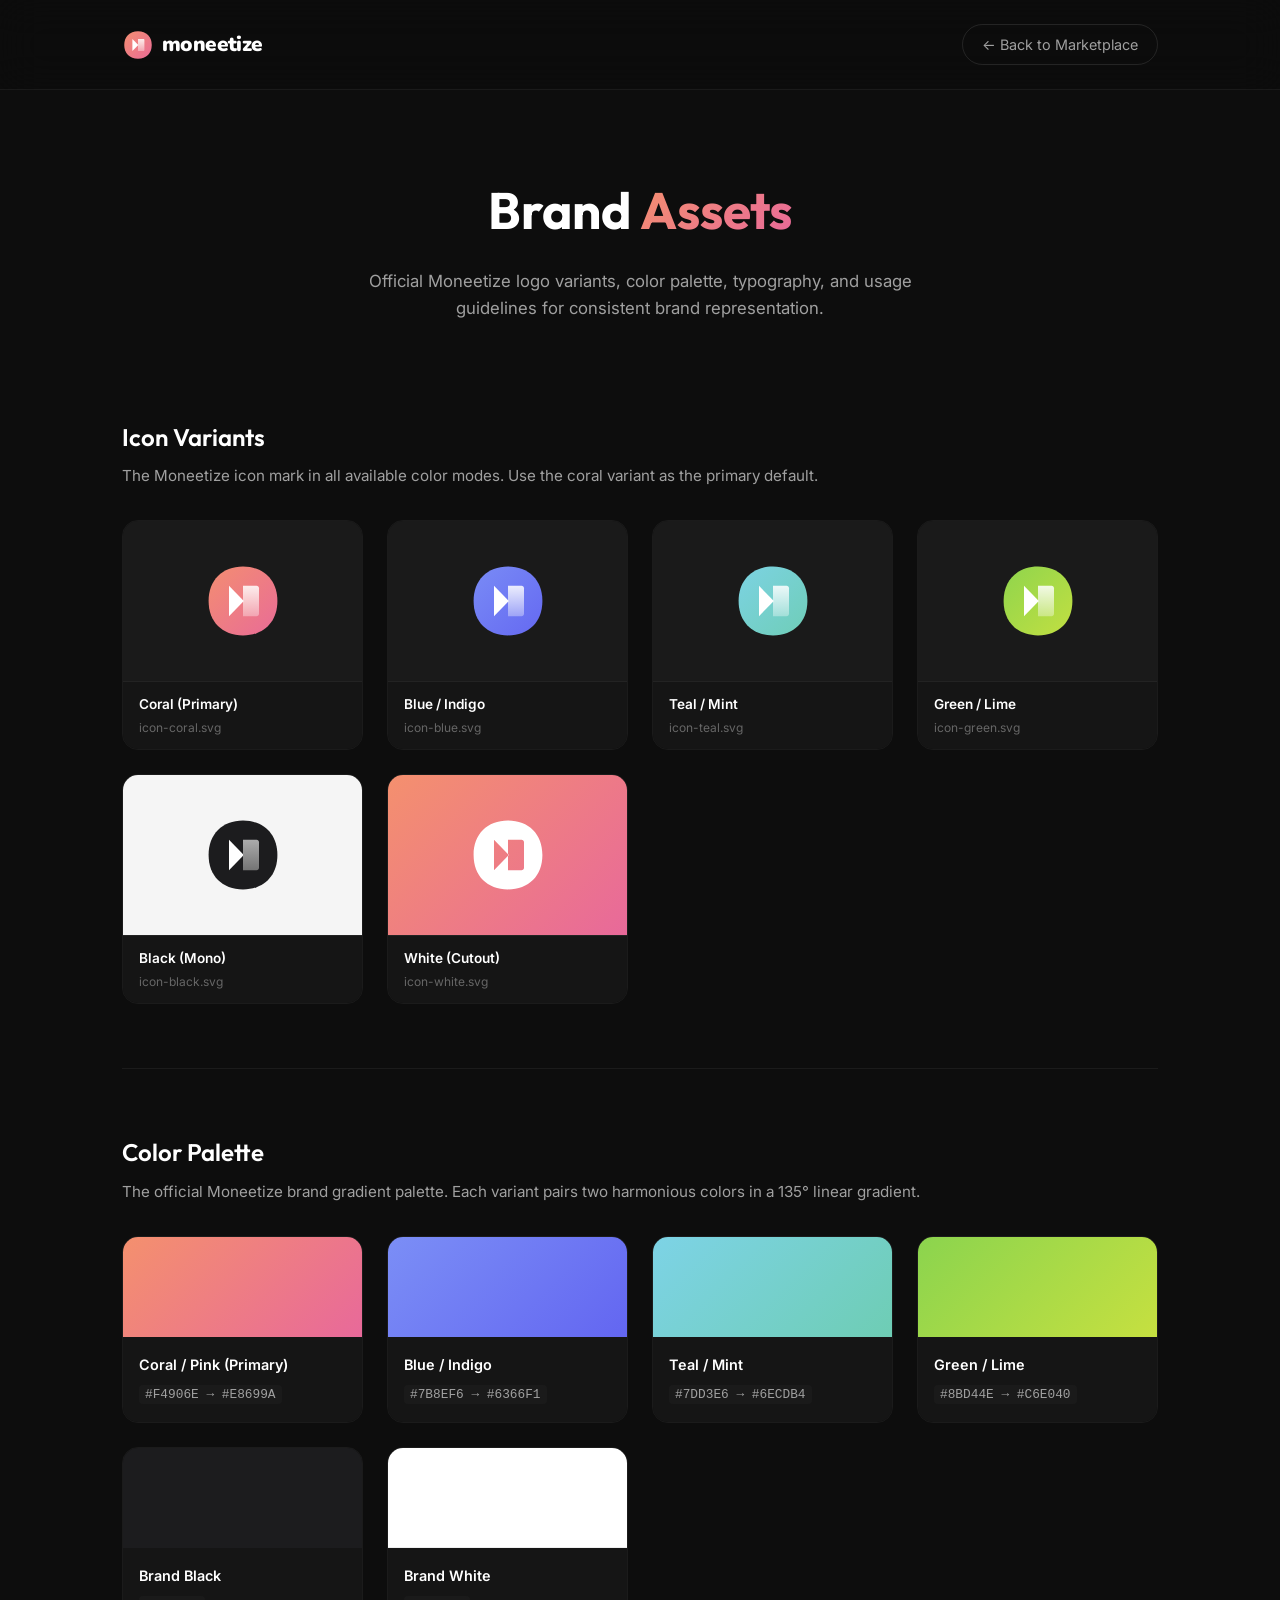
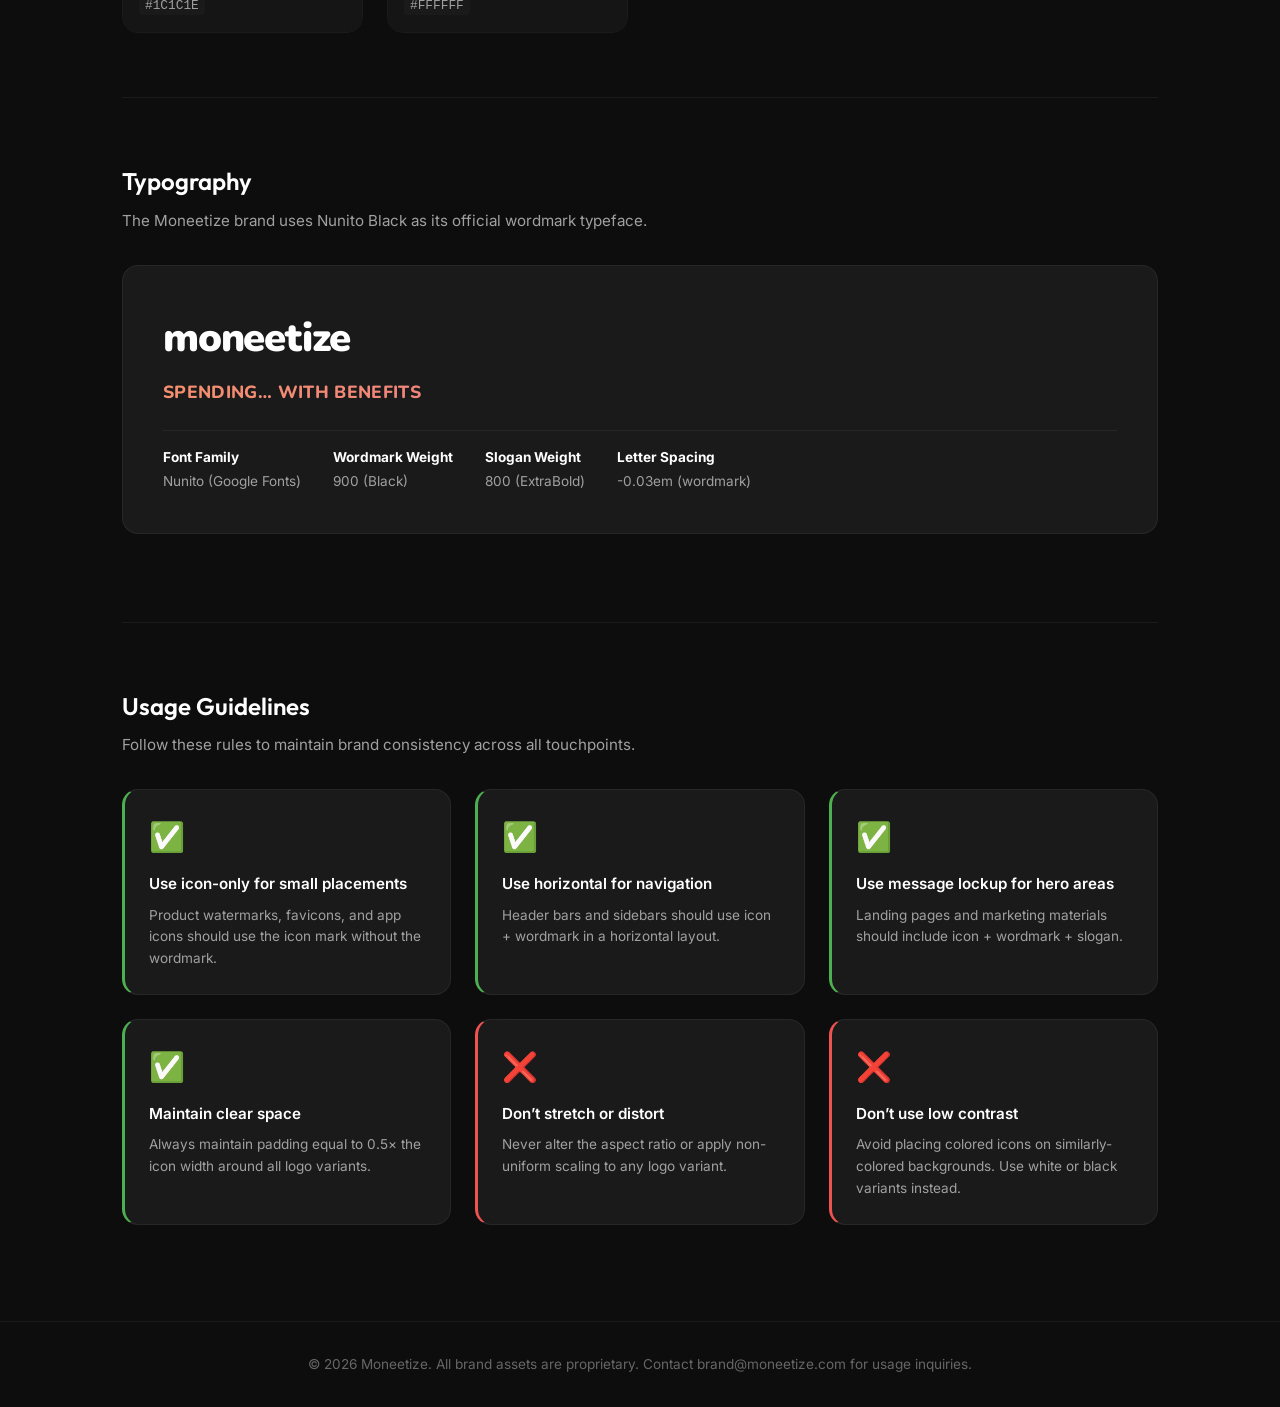
==== brand.html @ 2ea7d0bb "feat: add Brand Assets page with logo showcase, color palette, typography, and usage guidelines" ====
<!DOCTYPE html>
<html lang="en">
<head>
  <meta charset="UTF-8">
  <meta name="viewport" content="width=device-width, initial-scale=1.0">
  <meta name="description" content="Moneetize Brand Assets — Official logo variants, color palette, and usage guidelines.">
  <title>Moneetize — Brand Assets</title>
  <link rel="icon" type="image/svg+xml" href="assets/logos/icon-coral.svg">
  <link rel="preconnect" href="https://fonts.googleapis.com">
  <link rel="preconnect" href="https://fonts.gstatic.com" crossorigin>
  <link href="https://fonts.googleapis.com/css2?family=Inter:wght@400;500;600;700&family=Nunito:wght@800;900&family=Outfit:wght@500;600;700&display=swap" rel="stylesheet">
  <style>
    *, *::before, *::after { margin:0; padding:0; box-sizing:border-box; }
    :root {
      --bg: #0d0d0d; --bg2: #151515; --card: #1a1a1a; --text: #fff; --text2: #a0a0a0; --text3: #666;
      --coral-s: #F4906E; --coral-e: #E8699A; --blue-s: #7B8EF6; --blue-e: #6366F1;
      --teal-s: #7DD3E6; --teal-e: #6ECDB4; --green-s: #8BD44E; --green-e: #C6E040;
      --border: rgba(255,255,255,0.06); --border2: rgba(255,255,255,0.1);
    }
    body { font-family: 'Inter', sans-serif; background: var(--bg); color: var(--text); line-height: 1.6; }
    a { color: inherit; text-decoration: none; }
    .container { max-width: 1100px; margin: 0 auto; padding: 0 2rem; }

    /* Header */
    .brand-header { padding: 1.5rem 0; border-bottom: 1px solid var(--border); position: sticky; top: 0; background: rgba(13,13,13,.92); backdrop-filter: blur(20px); z-index: 100; }
    .brand-header .container { display: flex; align-items: center; justify-content: space-between; }
    .brand-header .logo { display: flex; align-items: center; gap: .5rem; }
    .brand-header .logo-wordmark { font-family: 'Nunito', sans-serif; font-weight: 900; font-size: 1.3rem; letter-spacing: -0.03em; }
    .back-link { font-size: .9rem; color: var(--text2); padding: .5rem 1.2rem; border: 1px solid var(--border2); border-radius: 999px; transition: .2s; }
    .back-link:hover { color: var(--text); border-color: var(--coral-s); }

    /* Hero */
    .brand-hero { padding: 5rem 0 3rem; text-align: center; }
    .brand-hero h1 { font-family: 'Outfit', sans-serif; font-size: clamp(2rem,4.5vw,3.2rem); font-weight: 700; margin-bottom: 1rem; }
    .brand-hero h1 span { background: linear-gradient(135deg, var(--coral-s), var(--coral-e)); -webkit-background-clip: text; -webkit-text-fill-color: transparent; background-clip: text; }
    .brand-hero p { color: var(--text2); max-width: 560px; margin: 0 auto; font-size: 1.05rem; }

    /* Section */
    .section { padding: 3rem 0; }
    .section-title { font-family: 'Outfit', sans-serif; font-size: 1.5rem; font-weight: 600; margin-bottom: .5rem; }
    .section-desc { color: var(--text2); font-size: .95rem; margin-bottom: 2rem; }
    hr { border: none; border-top: 1px solid var(--border); margin: 1rem 0; }

    /* Logo Grid */
    .logo-grid { display: grid; grid-template-columns: repeat(auto-fill, minmax(200px, 1fr)); gap: 1.5rem; }
    .logo-card { border-radius: 16px; border: 1px solid var(--border); overflow: hidden; transition: .3s ease; }
    .logo-card:hover { border-color: var(--border2); transform: translateY(-4px); box-shadow: 0 8px 30px rgba(0,0,0,.4); }
    .logo-preview { height: 160px; display: flex; align-items: center; justify-content: center; padding: 2rem; }
    .logo-preview.dark-bg { background: var(--card); }
    .logo-preview.light-bg { background: #f5f5f5; }
    .logo-preview.gradient-bg { background: linear-gradient(135deg, var(--coral-s), var(--coral-e)); }
    .logo-preview img { max-width: 80px; max-height: 80px; }
    .logo-meta { padding: .75rem 1rem; background: var(--bg2); border-top: 1px solid var(--border); }
    .logo-meta h4 { font-size: .85rem; font-weight: 600; margin-bottom: 2px; }
    .logo-meta p { font-size: .75rem; color: var(--text3); }

    /* Color Palette */
    .palette-grid { display: grid; grid-template-columns: repeat(auto-fill, minmax(200px, 1fr)); gap: 1.5rem; }
    .color-card { border-radius: 16px; overflow: hidden; border: 1px solid var(--border); }
    .color-swatch { height: 100px; }
    .color-info { padding: 1rem; background: var(--bg2); }
    .color-info h4 { font-size: .9rem; font-weight: 600; margin-bottom: 4px; }
    .color-info code { font-size: .8rem; color: var(--text2); background: var(--card); padding: 2px 6px; border-radius: 4px; }

    /* Typography */
    .type-demo { background: var(--card); border: 1px solid var(--border); border-radius: 16px; padding: 2.5rem; margin-bottom: 1.5rem; }
    .type-demo h3 { font-family: 'Nunito', sans-serif; font-weight: 900; font-size: 2.5rem; letter-spacing: -0.03em; margin-bottom: .5rem; }
    .type-demo .slogan { font-family: 'Nunito', sans-serif; font-weight: 800; font-size: 1.1rem; letter-spacing: 0.02em; background: linear-gradient(135deg, var(--coral-s), var(--coral-e)); -webkit-background-clip: text; -webkit-text-fill-color: transparent; background-clip: text; }
    .type-meta { display: flex; gap: 2rem; margin-top: 1.5rem; padding-top: 1rem; border-top: 1px solid var(--border); }
    .type-meta div { font-size: .85rem; color: var(--text2); }
    .type-meta strong { color: var(--text); display: block; margin-bottom: 2px; }

    /* Rules */
    .rules-grid { display: grid; grid-template-columns: repeat(auto-fill, minmax(280px, 1fr)); gap: 1.5rem; }
    .rule-card { background: var(--card); border: 1px solid var(--border); border-radius: 16px; padding: 1.5rem; }
    .rule-card .icon { font-size: 1.8rem; margin-bottom: .75rem; }
    .rule-card h4 { font-size: .95rem; font-weight: 600; margin-bottom: .5rem; }
    .rule-card p { font-size: .85rem; color: var(--text2); }
    .rule-card.do { border-left: 3px solid #4CAF50; }
    .rule-card.dont { border-left: 3px solid #EF5350; }

    /* Footer */
    .brand-footer { padding: 2rem 0; border-top: 1px solid var(--border); margin-top: 3rem; text-align: center; }
    .brand-footer p { font-size: .85rem; color: var(--text3); }

    @media (max-width: 768px) {
      .logo-grid, .palette-grid, .rules-grid { grid-template-columns: 1fr 1fr; }
      .type-meta { flex-direction: column; gap: 1rem; }
    }
    @media (max-width: 480px) {
      .logo-grid, .palette-grid { grid-template-columns: 1fr; }
    }
  </style>
</head>
<body>

  <header class="brand-header">
    <div class="container">
      <a href="index.html" class="logo">
        <svg viewBox="0 0 200 200" xmlns="http://www.w3.org/2000/svg" width="32" height="32"><defs><linearGradient id="b-bg" x1="0" y1="0" x2="200" y2="200" gradientUnits="userSpaceOnUse"><stop offset="0" stop-color="#F4906E"/><stop offset="1" stop-color="#E8699A"/></linearGradient><linearGradient id="b-sh" x1="100" y1="56" x2="100" y2="144" gradientUnits="userSpaceOnUse"><stop offset="0" stop-color="#fff" stop-opacity=".9"/><stop offset="1" stop-color="#fff" stop-opacity=".3"/></linearGradient></defs><path d="M100,14 C152,14 186,48 186,100 C186,152 152,186 100,186 C48,186 14,152 14,100 C14,48 48,14 100,14Z" fill="url(#b-bg)"/><path d="M65,62 L65,138 L102,100Z" fill="#fff"/><path d="M100,62 L134,62 C137.3,62 140,64.7 140,68 L140,132 C140,135.3 137.3,138 134,138 L100,138Z" fill="url(#b-sh)"/></svg>
        <span class="logo-wordmark">moneetize</span>
      </a>
      <a href="index.html" class="back-link">← Back to Marketplace</a>
    </div>
  </header>

  <section class="brand-hero">
    <div class="container">
      <h1>Brand <span>Assets</span></h1>
      <p>Official Moneetize logo variants, color palette, typography, and usage guidelines for consistent brand representation.</p>
    </div>
  </section>

  <main class="container">

    <!-- ICON VARIANTS -->
    <section class="section">
      <h2 class="section-title">Icon Variants</h2>
      <p class="section-desc">The Moneetize icon mark in all available color modes. Use the coral variant as the primary default.</p>
      <div class="logo-grid">
        <div class="logo-card"><div class="logo-preview dark-bg"><img src="assets/logos/icon-coral.svg" alt="Coral Icon"></div><div class="logo-meta"><h4>Coral (Primary)</h4><p>icon-coral.svg</p></div></div>
        <div class="logo-card"><div class="logo-preview dark-bg"><img src="assets/logos/icon-blue.svg" alt="Blue Icon"></div><div class="logo-meta"><h4>Blue / Indigo</h4><p>icon-blue.svg</p></div></div>
        <div class="logo-card"><div class="logo-preview dark-bg"><img src="assets/logos/icon-teal.svg" alt="Teal Icon"></div><div class="logo-meta"><h4>Teal / Mint</h4><p>icon-teal.svg</p></div></div>
        <div class="logo-card"><div class="logo-preview dark-bg"><img src="assets/logos/icon-green.svg" alt="Green Icon"></div><div class="logo-meta"><h4>Green / Lime</h4><p>icon-green.svg</p></div></div>
        <div class="logo-card"><div class="logo-preview light-bg"><img src="assets/logos/icon-black.svg" alt="Black Icon"></div><div class="logo-meta"><h4>Black (Mono)</h4><p>icon-black.svg</p></div></div>
        <div class="logo-card"><div class="logo-preview gradient-bg"><img src="assets/logos/icon-white.svg" alt="White Icon"></div><div class="logo-meta"><h4>White (Cutout)</h4><p>icon-white.svg</p></div></div>
      </div>
    </section>

    <hr>

    <!-- COLOR PALETTE -->
    <section class="section">
      <h2 class="section-title">Color Palette</h2>
      <p class="section-desc">The official Moneetize brand gradient palette. Each variant pairs two harmonious colors in a 135° linear gradient.</p>
      <div class="palette-grid">
        <div class="color-card"><div class="color-swatch" style="background:linear-gradient(135deg,#F4906E,#E8699A)"></div><div class="color-info"><h4>Coral / Pink (Primary)</h4><code>#F4906E → #E8699A</code></div></div>
        <div class="color-card"><div class="color-swatch" style="background:linear-gradient(135deg,#7B8EF6,#6366F1)"></div><div class="color-info"><h4>Blue / Indigo</h4><code>#7B8EF6 → #6366F1</code></div></div>
        <div class="color-card"><div class="color-swatch" style="background:linear-gradient(135deg,#7DD3E6,#6ECDB4)"></div><div class="color-info"><h4>Teal / Mint</h4><code>#7DD3E6 → #6ECDB4</code></div></div>
        <div class="color-card"><div class="color-swatch" style="background:linear-gradient(135deg,#8BD44E,#C6E040)"></div><div class="color-info"><h4>Green / Lime</h4><code>#8BD44E → #C6E040</code></div></div>
        <div class="color-card"><div class="color-swatch" style="background:#1C1C1E"></div><div class="color-info"><h4>Brand Black</h4><code>#1C1C1E</code></div></div>
        <div class="color-card"><div class="color-swatch" style="background:#fff;border-bottom:1px solid #eee"></div><div class="color-info"><h4>Brand White</h4><code>#FFFFFF</code></div></div>
      </div>
    </section>

    <hr>

    <!-- TYPOGRAPHY -->
    <section class="section">
      <h2 class="section-title">Typography</h2>
      <p class="section-desc">The Moneetize brand uses Nunito Black as its official wordmark typeface.</p>
      <div class="type-demo">
        <h3>moneetize</h3>
        <div class="slogan">SPENDING… WITH BENEFITS</div>
        <div class="type-meta">
          <div><strong>Font Family</strong>Nunito (Google Fonts)</div>
          <div><strong>Wordmark Weight</strong>900 (Black)</div>
          <div><strong>Slogan Weight</strong>800 (ExtraBold)</div>
          <div><strong>Letter Spacing</strong>-0.03em (wordmark)</div>
        </div>
      </div>
    </section>

    <hr>

    <!-- USAGE RULES -->
    <section class="section">
      <h2 class="section-title">Usage Guidelines</h2>
      <p class="section-desc">Follow these rules to maintain brand consistency across all touchpoints.</p>
      <div class="rules-grid">
        <div class="rule-card do"><div class="icon">✅</div><h4>Use icon-only for small placements</h4><p>Product watermarks, favicons, and app icons should use the icon mark without the wordmark.</p></div>
        <div class="rule-card do"><div class="icon">✅</div><h4>Use horizontal for navigation</h4><p>Header bars and sidebars should use icon + wordmark in a horizontal layout.</p></div>
        <div class="rule-card do"><div class="icon">✅</div><h4>Use message lockup for hero areas</h4><p>Landing pages and marketing materials should include icon + wordmark + slogan.</p></div>
        <div class="rule-card do"><div class="icon">✅</div><h4>Maintain clear space</h4><p>Always maintain padding equal to 0.5× the icon width around all logo variants.</p></div>
        <div class="rule-card dont"><div class="icon">❌</div><h4>Don’t stretch or distort</h4><p>Never alter the aspect ratio or apply non-uniform scaling to any logo variant.</p></div>
        <div class="rule-card dont"><div class="icon">❌</div><h4>Don’t use low contrast</h4><p>Avoid placing colored icons on similarly-colored backgrounds. Use white or black variants instead.</p></div>
      </div>
    </section>

  </main>

  <footer class="brand-footer">
    <div class="container">
      <p>© 2026 Moneetize. All brand assets are proprietary. Contact brand@moneetize.com for usage inquiries.</p>
    </div>
  </footer>

</body>
</html>
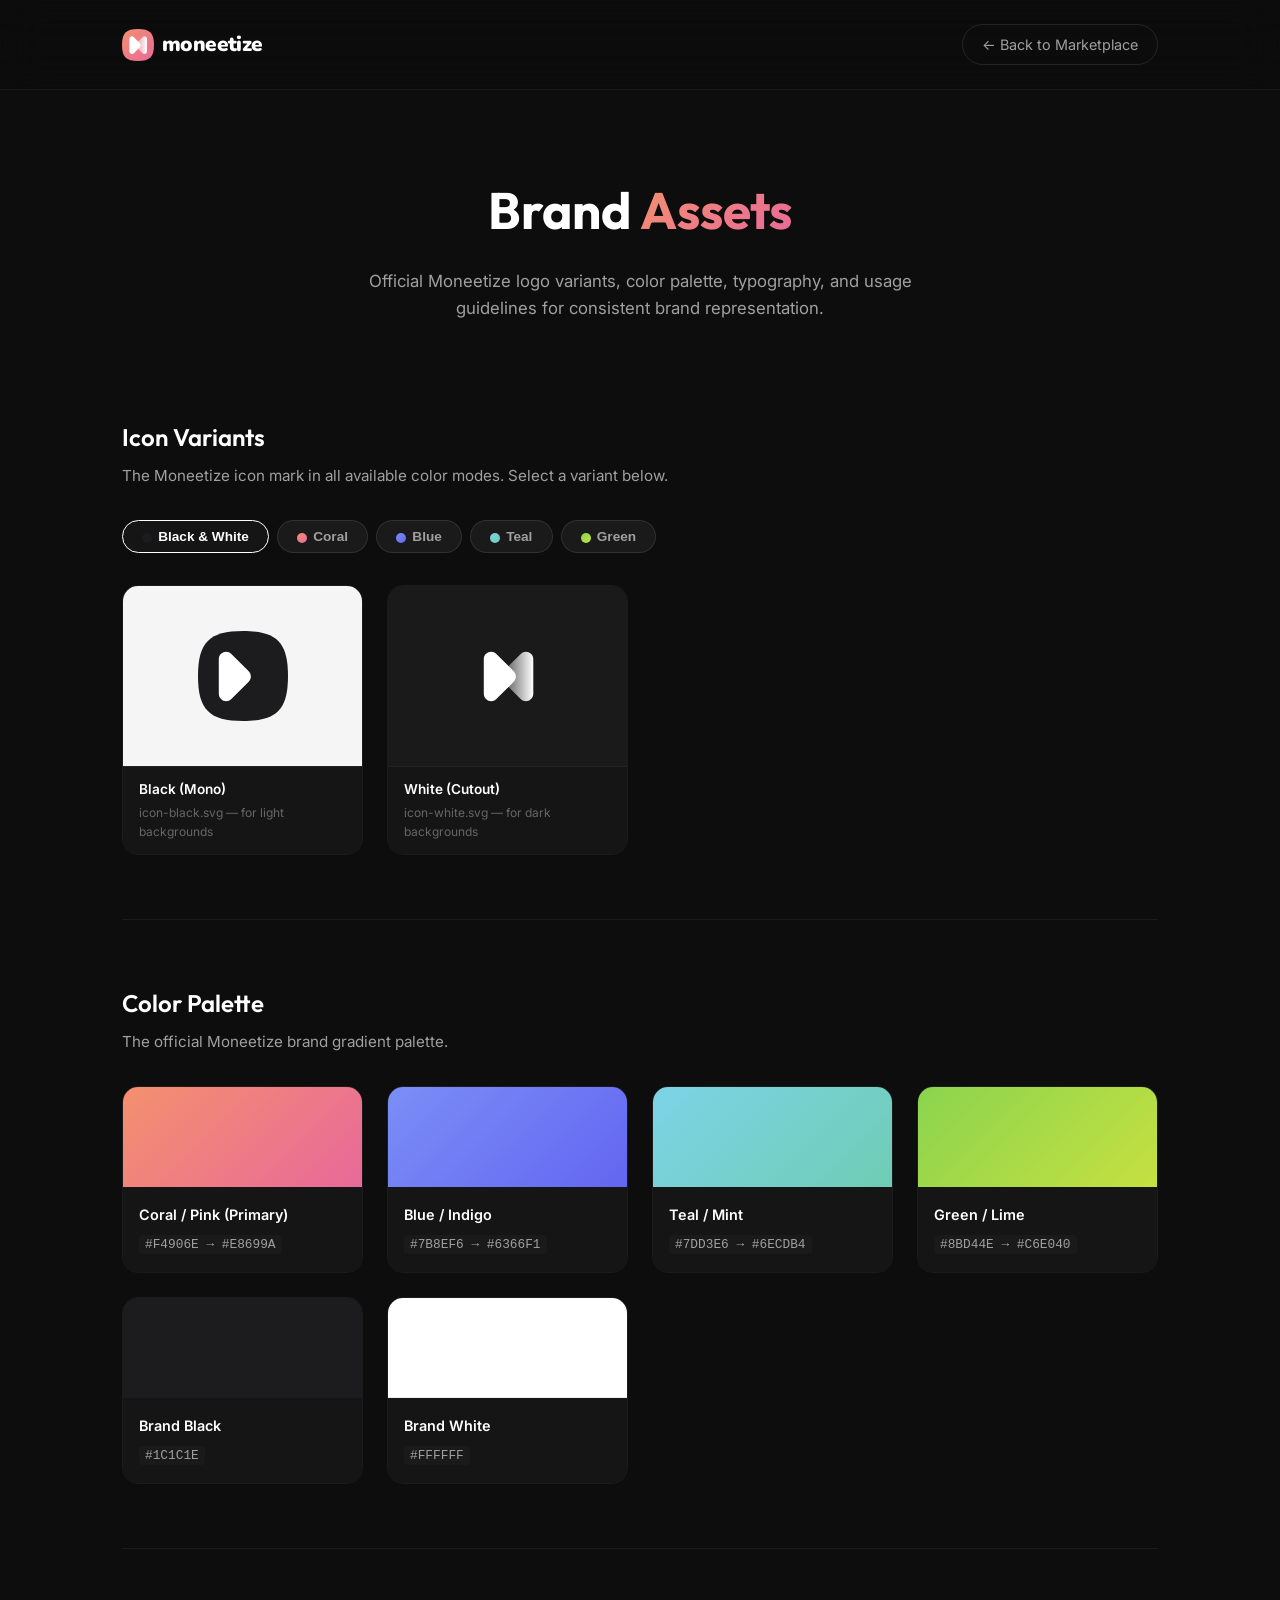
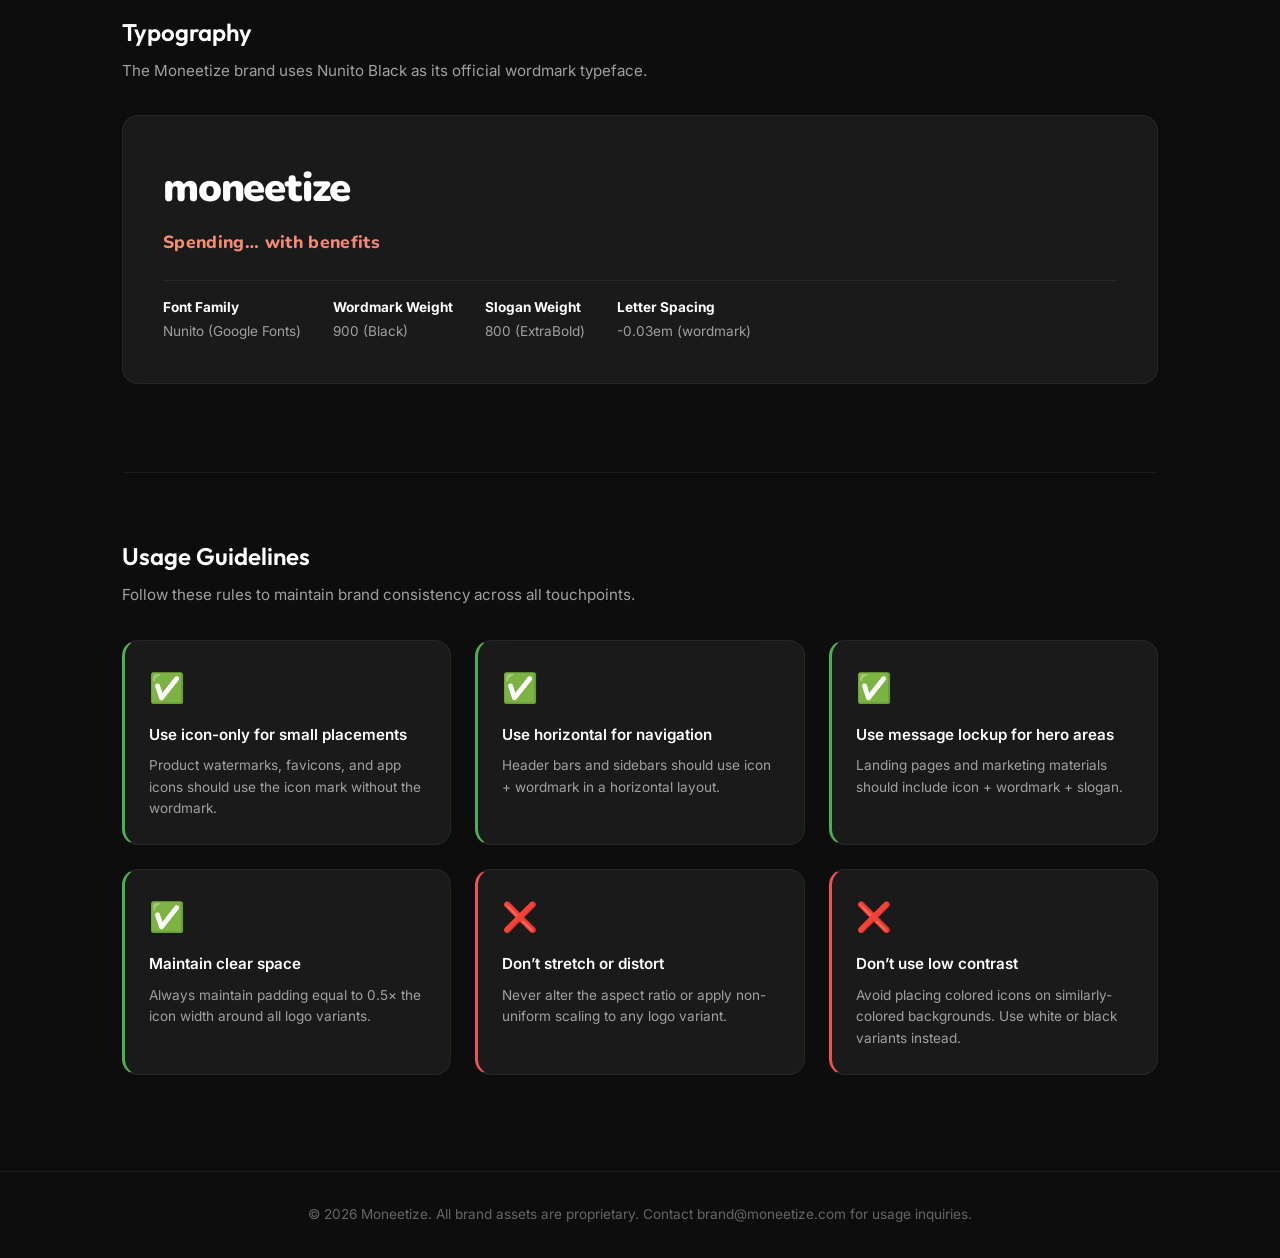
==== commit 0d064de9: "fix: brand page defaults B/W, color selector, correct bowtie/M icon" ====
--- a/brand.html
+++ b/brand.html
@@ -20,57 +20,49 @@
     body { font-family: 'Inter', sans-serif; background: var(--bg); color: var(--text); line-height: 1.6; }
     a { color: inherit; text-decoration: none; }
     .container { max-width: 1100px; margin: 0 auto; padding: 0 2rem; }
-
-    /* Header */
     .brand-header { padding: 1.5rem 0; border-bottom: 1px solid var(--border); position: sticky; top: 0; background: rgba(13,13,13,.92); backdrop-filter: blur(20px); z-index: 100; }
     .brand-header .container { display: flex; align-items: center; justify-content: space-between; }
     .brand-header .logo { display: flex; align-items: center; gap: .5rem; }
     .brand-header .logo-wordmark { font-family: 'Nunito', sans-serif; font-weight: 900; font-size: 1.3rem; letter-spacing: -0.03em; }
     .back-link { font-size: .9rem; color: var(--text2); padding: .5rem 1.2rem; border: 1px solid var(--border2); border-radius: 999px; transition: .2s; }
     .back-link:hover { color: var(--text); border-color: var(--coral-s); }
-
-    /* Hero */
     .brand-hero { padding: 5rem 0 3rem; text-align: center; }
     .brand-hero h1 { font-family: 'Outfit', sans-serif; font-size: clamp(2rem,4.5vw,3.2rem); font-weight: 700; margin-bottom: 1rem; }
     .brand-hero h1 span { background: linear-gradient(135deg, var(--coral-s), var(--coral-e)); -webkit-background-clip: text; -webkit-text-fill-color: transparent; background-clip: text; }
     .brand-hero p { color: var(--text2); max-width: 560px; margin: 0 auto; font-size: 1.05rem; }
-
-    /* Section */
     .section { padding: 3rem 0; }
     .section-title { font-family: 'Outfit', sans-serif; font-size: 1.5rem; font-weight: 600; margin-bottom: .5rem; }
     .section-desc { color: var(--text2); font-size: .95rem; margin-bottom: 2rem; }
     hr { border: none; border-top: 1px solid var(--border); margin: 1rem 0; }
-
-    /* Logo Grid */
-    .logo-grid { display: grid; grid-template-columns: repeat(auto-fill, minmax(200px, 1fr)); gap: 1.5rem; }
+    .color-selector { display: flex; gap: .5rem; margin-bottom: 2rem; flex-wrap: wrap; }
+    .color-btn { padding: .5rem 1.2rem; border-radius: 999px; font-size: .85rem; font-weight: 600; cursor: pointer; transition: .2s; border: 1px solid var(--border2); background: var(--card); color: var(--text2); }
+    .color-btn:hover { color: var(--text); border-color: var(--text3); }
+    .color-btn.active { color: var(--text); border-color: var(--text); background: var(--bg2); }
+    .color-btn .dot { display: inline-block; width: 10px; height: 10px; border-radius: 50%; margin-right: 6px; vertical-align: middle; }
+    .logo-grid { display: grid; grid-template-columns: repeat(auto-fill, minmax(220px, 1fr)); gap: 1.5rem; }
     .logo-card { border-radius: 16px; border: 1px solid var(--border); overflow: hidden; transition: .3s ease; }
     .logo-card:hover { border-color: var(--border2); transform: translateY(-4px); box-shadow: 0 8px 30px rgba(0,0,0,.4); }
-    .logo-preview { height: 160px; display: flex; align-items: center; justify-content: center; padding: 2rem; }
+    .logo-preview { height: 180px; display: flex; align-items: center; justify-content: center; padding: 2rem; }
     .logo-preview.dark-bg { background: var(--card); }
     .logo-preview.light-bg { background: #f5f5f5; }
-    .logo-preview.gradient-bg { background: linear-gradient(135deg, var(--coral-s), var(--coral-e)); }
-    .logo-preview img { max-width: 80px; max-height: 80px; }
+    .logo-preview img { max-width: 90px; max-height: 90px; }
     .logo-meta { padding: .75rem 1rem; background: var(--bg2); border-top: 1px solid var(--border); }
     .logo-meta h4 { font-size: .85rem; font-weight: 600; margin-bottom: 2px; }
     .logo-meta p { font-size: .75rem; color: var(--text3); }
-
-    /* Color Palette */
+    .variant-set { display: none; }
+    .variant-set.active { display: block; }
     .palette-grid { display: grid; grid-template-columns: repeat(auto-fill, minmax(200px, 1fr)); gap: 1.5rem; }
     .color-card { border-radius: 16px; overflow: hidden; border: 1px solid var(--border); }
     .color-swatch { height: 100px; }
     .color-info { padding: 1rem; background: var(--bg2); }
     .color-info h4 { font-size: .9rem; font-weight: 600; margin-bottom: 4px; }
     .color-info code { font-size: .8rem; color: var(--text2); background: var(--card); padding: 2px 6px; border-radius: 4px; }
-
-    /* Typography */
     .type-demo { background: var(--card); border: 1px solid var(--border); border-radius: 16px; padding: 2.5rem; margin-bottom: 1.5rem; }
     .type-demo h3 { font-family: 'Nunito', sans-serif; font-weight: 900; font-size: 2.5rem; letter-spacing: -0.03em; margin-bottom: .5rem; }
     .type-demo .slogan { font-family: 'Nunito', sans-serif; font-weight: 800; font-size: 1.1rem; letter-spacing: 0.02em; background: linear-gradient(135deg, var(--coral-s), var(--coral-e)); -webkit-background-clip: text; -webkit-text-fill-color: transparent; background-clip: text; }
-    .type-meta { display: flex; gap: 2rem; margin-top: 1.5rem; padding-top: 1rem; border-top: 1px solid var(--border); }
+    .type-meta { display: flex; gap: 2rem; margin-top: 1.5rem; padding-top: 1rem; border-top: 1px solid var(--border); flex-wrap: wrap; }
     .type-meta div { font-size: .85rem; color: var(--text2); }
     .type-meta strong { color: var(--text); display: block; margin-bottom: 2px; }
-
-    /* Rules */
     .rules-grid { display: grid; grid-template-columns: repeat(auto-fill, minmax(280px, 1fr)); gap: 1.5rem; }
     .rule-card { background: var(--card); border: 1px solid var(--border); border-radius: 16px; padding: 1.5rem; }
     .rule-card .icon { font-size: 1.8rem; margin-bottom: .75rem; }
@@ -78,80 +70,86 @@
     .rule-card p { font-size: .85rem; color: var(--text2); }
     .rule-card.do { border-left: 3px solid #4CAF50; }
     .rule-card.dont { border-left: 3px solid #EF5350; }
-
-    /* Footer */
     .brand-footer { padding: 2rem 0; border-top: 1px solid var(--border); margin-top: 3rem; text-align: center; }
     .brand-footer p { font-size: .85rem; color: var(--text3); }
-
-    @media (max-width: 768px) {
-      .logo-grid, .palette-grid, .rules-grid { grid-template-columns: 1fr 1fr; }
-      .type-meta { flex-direction: column; gap: 1rem; }
-    }
-    @media (max-width: 480px) {
-      .logo-grid, .palette-grid { grid-template-columns: 1fr; }
-    }
+    @media (max-width: 768px) { .logo-grid, .palette-grid, .rules-grid { grid-template-columns: 1fr 1fr; } .type-meta { flex-direction: column; gap: 1rem; } }
+    @media (max-width: 480px) { .logo-grid, .palette-grid { grid-template-columns: 1fr; } }
   </style>
 </head>
 <body>
-
   <header class="brand-header">
     <div class="container">
       <a href="index.html" class="logo">
-        <svg viewBox="0 0 200 200" xmlns="http://www.w3.org/2000/svg" width="32" height="32"><defs><linearGradient id="b-bg" x1="0" y1="0" x2="200" y2="200" gradientUnits="userSpaceOnUse"><stop offset="0" stop-color="#F4906E"/><stop offset="1" stop-color="#E8699A"/></linearGradient><linearGradient id="b-sh" x1="100" y1="56" x2="100" y2="144" gradientUnits="userSpaceOnUse"><stop offset="0" stop-color="#fff" stop-opacity=".9"/><stop offset="1" stop-color="#fff" stop-opacity=".3"/></linearGradient></defs><path d="M100,14 C152,14 186,48 186,100 C186,152 152,186 100,186 C48,186 14,152 14,100 C14,48 48,14 100,14Z" fill="url(#b-bg)"/><path d="M65,62 L65,138 L102,100Z" fill="#fff"/><path d="M100,62 L134,62 C137.3,62 140,64.7 140,68 L140,132 C140,135.3 137.3,138 134,138 L100,138Z" fill="url(#b-sh)"/></svg>
+        <svg viewBox="0 0 200 200" xmlns="http://www.w3.org/2000/svg" width="32" height="32"><defs><linearGradient id="b-bg" x1="0" y1="0" x2="200" y2="200" gradientUnits="userSpaceOnUse"><stop offset="0" stop-color="#F4906E"/><stop offset="1" stop-color="#E8699A"/></linearGradient><linearGradient id="b-fade" x1="156.2" y1="101" x2="84.9" y2="101" gradientUnits="userSpaceOnUse"><stop stop-color="#fff"/><stop offset="1" stop-color="#fff" stop-opacity=".2"/></linearGradient></defs><path d="M100,0 C25.2,0 0,25.2 0,100 C0,174.8 25.2,200 100,200 C174.8,200 200,174.8 200,100 C200,25.2 174.9,0 100,0Z" fill="url(#b-bg)"/><path d="M89.6,112.7 C83.2,106.3 83.2,95.9 89.6,89.5 L128.2,50.9 C138.5,40.6 156.2,47.9 156.2,62.5 V139.7 C156.2,154.3 138.5,161.7 128.2,151.3Z" fill="url(#b-fade)"/><path d="M112.7,112.7 C119.1,106.3 119.1,95.9 112.7,89.5 L74.1,50.9 C63.9,40.6 46.2,47.9 46.2,62.5 V139.7 C46.2,154.3 63.9,161.7 74.1,151.3Z" fill="#fff"/></svg>
         <span class="logo-wordmark">moneetize</span>
       </a>
-      <a href="index.html" class="back-link">← Back to Marketplace</a>
+      <a href="index.html" class="back-link">&larr; Back to Marketplace</a>
     </div>
   </header>
-
   <section class="brand-hero">
     <div class="container">
       <h1>Brand <span>Assets</span></h1>
       <p>Official Moneetize logo variants, color palette, typography, and usage guidelines for consistent brand representation.</p>
     </div>
   </section>
-
   <main class="container">
-
-    <!-- ICON VARIANTS -->
     <section class="section">
       <h2 class="section-title">Icon Variants</h2>
-      <p class="section-desc">The Moneetize icon mark in all available color modes. Use the coral variant as the primary default.</p>
-      <div class="logo-grid">
-        <div class="logo-card"><div class="logo-preview dark-bg"><img src="assets/logos/icon-coral.svg" alt="Coral Icon"></div><div class="logo-meta"><h4>Coral (Primary)</h4><p>icon-coral.svg</p></div></div>
-        <div class="logo-card"><div class="logo-preview dark-bg"><img src="assets/logos/icon-blue.svg" alt="Blue Icon"></div><div class="logo-meta"><h4>Blue / Indigo</h4><p>icon-blue.svg</p></div></div>
-        <div class="logo-card"><div class="logo-preview dark-bg"><img src="assets/logos/icon-teal.svg" alt="Teal Icon"></div><div class="logo-meta"><h4>Teal / Mint</h4><p>icon-teal.svg</p></div></div>
-        <div class="logo-card"><div class="logo-preview dark-bg"><img src="assets/logos/icon-green.svg" alt="Green Icon"></div><div class="logo-meta"><h4>Green / Lime</h4><p>icon-green.svg</p></div></div>
-        <div class="logo-card"><div class="logo-preview light-bg"><img src="assets/logos/icon-black.svg" alt="Black Icon"></div><div class="logo-meta"><h4>Black (Mono)</h4><p>icon-black.svg</p></div></div>
-        <div class="logo-card"><div class="logo-preview gradient-bg"><img src="assets/logos/icon-white.svg" alt="White Icon"></div><div class="logo-meta"><h4>White (Cutout)</h4><p>icon-white.svg</p></div></div>
+      <p class="section-desc">The Moneetize icon mark in all available color modes. Select a variant below.</p>
+      <div class="color-selector">
+        <button class="color-btn active" onclick="showVariant('bw',this)"><span class="dot" style="background:#1C1C1E"></span>Black &amp; White</button>
+        <button class="color-btn" onclick="showVariant('coral',this)"><span class="dot" style="background:linear-gradient(135deg,#F4906E,#E8699A)"></span>Coral</button>
+        <button class="color-btn" onclick="showVariant('blue',this)"><span class="dot" style="background:linear-gradient(135deg,#7B8EF6,#6366F1)"></span>Blue</button>
+        <button class="color-btn" onclick="showVariant('teal',this)"><span class="dot" style="background:linear-gradient(135deg,#7DD3E6,#6ECDB4)"></span>Teal</button>
+        <button class="color-btn" onclick="showVariant('green',this)"><span class="dot" style="background:linear-gradient(135deg,#8BD44E,#C6E040)"></span>Green</button>
+      </div>
+      <div class="variant-set active" id="variant-bw">
+        <div class="logo-grid">
+          <div class="logo-card"><div class="logo-preview light-bg"><img src="assets/logos/icon-black.svg" alt="Black Icon"></div><div class="logo-meta"><h4>Black (Mono)</h4><p>icon-black.svg &mdash; for light backgrounds</p></div></div>
+          <div class="logo-card"><div class="logo-preview dark-bg"><img src="assets/logos/icon-white.svg" alt="White Icon"></div><div class="logo-meta"><h4>White (Cutout)</h4><p>icon-white.svg &mdash; for dark backgrounds</p></div></div>
+        </div>
+      </div>
+      <div class="variant-set" id="variant-coral">
+        <div class="logo-grid">
+          <div class="logo-card"><div class="logo-preview dark-bg"><img src="assets/logos/icon-coral.svg" alt="Coral Icon"></div><div class="logo-meta"><h4>Coral / Pink (Primary)</h4><p>icon-coral.svg</p></div></div>
+        </div>
+      </div>
+      <div class="variant-set" id="variant-blue">
+        <div class="logo-grid">
+          <div class="logo-card"><div class="logo-preview dark-bg"><img src="assets/logos/icon-blue.svg" alt="Blue Icon"></div><div class="logo-meta"><h4>Blue / Indigo</h4><p>icon-blue.svg</p></div></div>
+        </div>
+      </div>
+      <div class="variant-set" id="variant-teal">
+        <div class="logo-grid">
+          <div class="logo-card"><div class="logo-preview dark-bg"><img src="assets/logos/icon-teal.svg" alt="Teal Icon"></div><div class="logo-meta"><h4>Teal / Mint</h4><p>icon-teal.svg</p></div></div>
+        </div>
+      </div>
+      <div class="variant-set" id="variant-green">
+        <div class="logo-grid">
+          <div class="logo-card"><div class="logo-preview dark-bg"><img src="assets/logos/icon-green.svg" alt="Green Icon"></div><div class="logo-meta"><h4>Green / Lime</h4><p>icon-green.svg</p></div></div>
+        </div>
       </div>
     </section>
-
     <hr>
-
-    <!-- COLOR PALETTE -->
     <section class="section">
       <h2 class="section-title">Color Palette</h2>
-      <p class="section-desc">The official Moneetize brand gradient palette. Each variant pairs two harmonious colors in a 135° linear gradient.</p>
+      <p class="section-desc">The official Moneetize brand gradient palette.</p>
       <div class="palette-grid">
-        <div class="color-card"><div class="color-swatch" style="background:linear-gradient(135deg,#F4906E,#E8699A)"></div><div class="color-info"><h4>Coral / Pink (Primary)</h4><code>#F4906E → #E8699A</code></div></div>
-        <div class="color-card"><div class="color-swatch" style="background:linear-gradient(135deg,#7B8EF6,#6366F1)"></div><div class="color-info"><h4>Blue / Indigo</h4><code>#7B8EF6 → #6366F1</code></div></div>
-        <div class="color-card"><div class="color-swatch" style="background:linear-gradient(135deg,#7DD3E6,#6ECDB4)"></div><div class="color-info"><h4>Teal / Mint</h4><code>#7DD3E6 → #6ECDB4</code></div></div>
-        <div class="color-card"><div class="color-swatch" style="background:linear-gradient(135deg,#8BD44E,#C6E040)"></div><div class="color-info"><h4>Green / Lime</h4><code>#8BD44E → #C6E040</code></div></div>
+        <div class="color-card"><div class="color-swatch" style="background:linear-gradient(135deg,#F4906E,#E8699A)"></div><div class="color-info"><h4>Coral / Pink (Primary)</h4><code>#F4906E &rarr; #E8699A</code></div></div>
+        <div class="color-card"><div class="color-swatch" style="background:linear-gradient(135deg,#7B8EF6,#6366F1)"></div><div class="color-info"><h4>Blue / Indigo</h4><code>#7B8EF6 &rarr; #6366F1</code></div></div>
+        <div class="color-card"><div class="color-swatch" style="background:linear-gradient(135deg,#7DD3E6,#6ECDB4)"></div><div class="color-info"><h4>Teal / Mint</h4><code>#7DD3E6 &rarr; #6ECDB4</code></div></div>
+        <div class="color-card"><div class="color-swatch" style="background:linear-gradient(135deg,#8BD44E,#C6E040)"></div><div class="color-info"><h4>Green / Lime</h4><code>#8BD44E &rarr; #C6E040</code></div></div>
         <div class="color-card"><div class="color-swatch" style="background:#1C1C1E"></div><div class="color-info"><h4>Brand Black</h4><code>#1C1C1E</code></div></div>
         <div class="color-card"><div class="color-swatch" style="background:#fff;border-bottom:1px solid #eee"></div><div class="color-info"><h4>Brand White</h4><code>#FFFFFF</code></div></div>
       </div>
     </section>
-
     <hr>
-
-    <!-- TYPOGRAPHY -->
     <section class="section">
       <h2 class="section-title">Typography</h2>
       <p class="section-desc">The Moneetize brand uses Nunito Black as its official wordmark typeface.</p>
       <div class="type-demo">
         <h3>moneetize</h3>
-        <div class="slogan">SPENDING… WITH BENEFITS</div>
+        <div class="slogan">Spending&hellip; with benefits</div>
         <div class="type-meta">
           <div><strong>Font Family</strong>Nunito (Google Fonts)</div>
           <div><strong>Wordmark Weight</strong>900 (Black)</div>
@@ -160,30 +158,32 @@
         </div>
       </div>
     </section>
-
     <hr>
-
-    <!-- USAGE RULES -->
     <section class="section">
       <h2 class="section-title">Usage Guidelines</h2>
       <p class="section-desc">Follow these rules to maintain brand consistency across all touchpoints.</p>
       <div class="rules-grid">
-        <div class="rule-card do"><div class="icon">✅</div><h4>Use icon-only for small placements</h4><p>Product watermarks, favicons, and app icons should use the icon mark without the wordmark.</p></div>
-        <div class="rule-card do"><div class="icon">✅</div><h4>Use horizontal for navigation</h4><p>Header bars and sidebars should use icon + wordmark in a horizontal layout.</p></div>
-        <div class="rule-card do"><div class="icon">✅</div><h4>Use message lockup for hero areas</h4><p>Landing pages and marketing materials should include icon + wordmark + slogan.</p></div>
-        <div class="rule-card do"><div class="icon">✅</div><h4>Maintain clear space</h4><p>Always maintain padding equal to 0.5× the icon width around all logo variants.</p></div>
-        <div class="rule-card dont"><div class="icon">❌</div><h4>Don’t stretch or distort</h4><p>Never alter the aspect ratio or apply non-uniform scaling to any logo variant.</p></div>
-        <div class="rule-card dont"><div class="icon">❌</div><h4>Don’t use low contrast</h4><p>Avoid placing colored icons on similarly-colored backgrounds. Use white or black variants instead.</p></div>
+        <div class="rule-card do"><div class="icon">&#x2705;</div><h4>Use icon-only for small placements</h4><p>Product watermarks, favicons, and app icons should use the icon mark without the wordmark.</p></div>
+        <div class="rule-card do"><div class="icon">&#x2705;</div><h4>Use horizontal for navigation</h4><p>Header bars and sidebars should use icon + wordmark in a horizontal layout.</p></div>
+        <div class="rule-card do"><div class="icon">&#x2705;</div><h4>Use message lockup for hero areas</h4><p>Landing pages and marketing materials should include icon + wordmark + slogan.</p></div>
+        <div class="rule-card do"><div class="icon">&#x2705;</div><h4>Maintain clear space</h4><p>Always maintain padding equal to 0.5&times; the icon width around all logo variants.</p></div>
+        <div class="rule-card dont"><div class="icon">&#x274C;</div><h4>Don&rsquo;t stretch or distort</h4><p>Never alter the aspect ratio or apply non-uniform scaling to any logo variant.</p></div>
+        <div class="rule-card dont"><div class="icon">&#x274C;</div><h4>Don&rsquo;t use low contrast</h4><p>Avoid placing colored icons on similarly-colored backgrounds. Use white or black variants instead.</p></div>
       </div>
     </section>
-
   </main>
-
   <footer class="brand-footer">
     <div class="container">
-      <p>© 2026 Moneetize. All brand assets are proprietary. Contact brand@moneetize.com for usage inquiries.</p>
+      <p>&copy; 2026 Moneetize. All brand assets are proprietary. Contact brand@moneetize.com for usage inquiries.</p>
     </div>
   </footer>
-
+  <script>
+    function showVariant(variant, btn) {
+      document.querySelectorAll('.variant-set').forEach(function(el) { el.classList.remove('active'); });
+      document.querySelectorAll('.color-btn').forEach(function(el) { el.classList.remove('active'); });
+      document.getElementById('variant-' + variant).classList.add('active');
+      btn.classList.add('active');
+    }
+  </script>
 </body>
 </html>
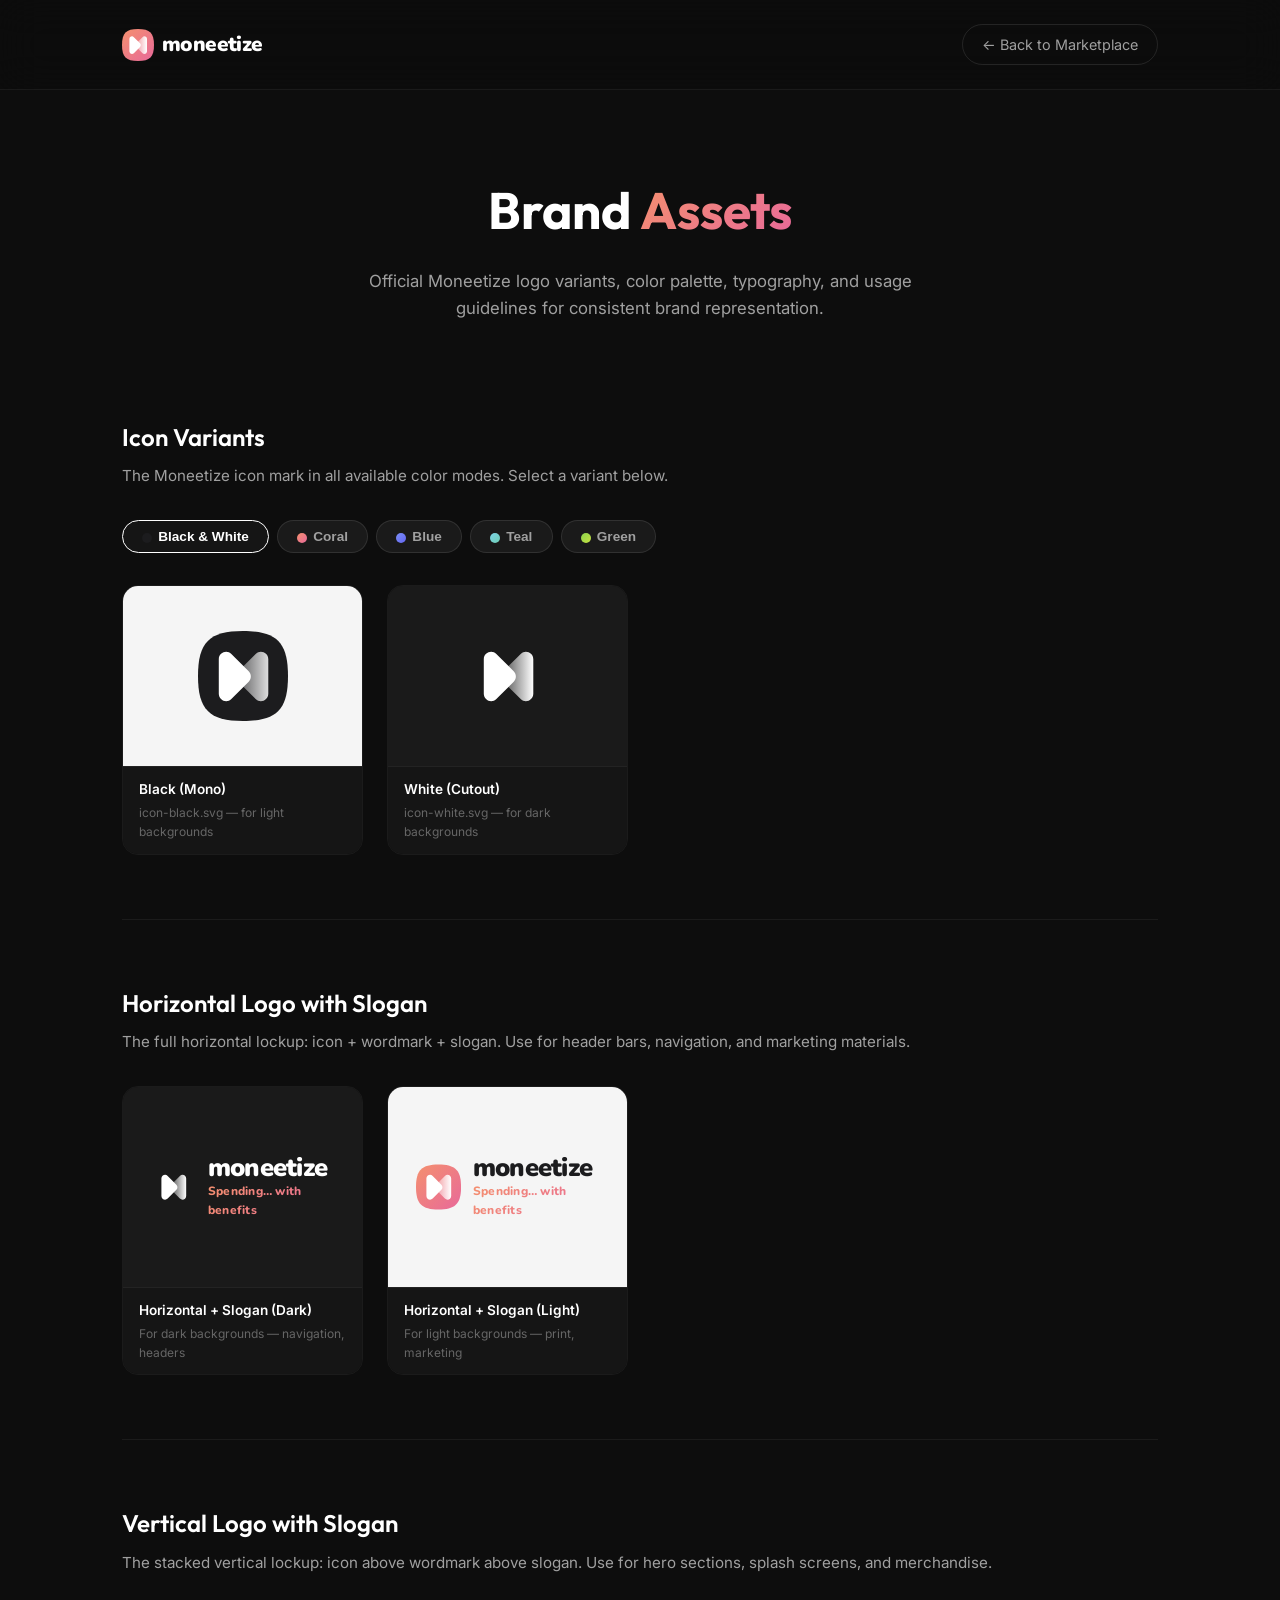
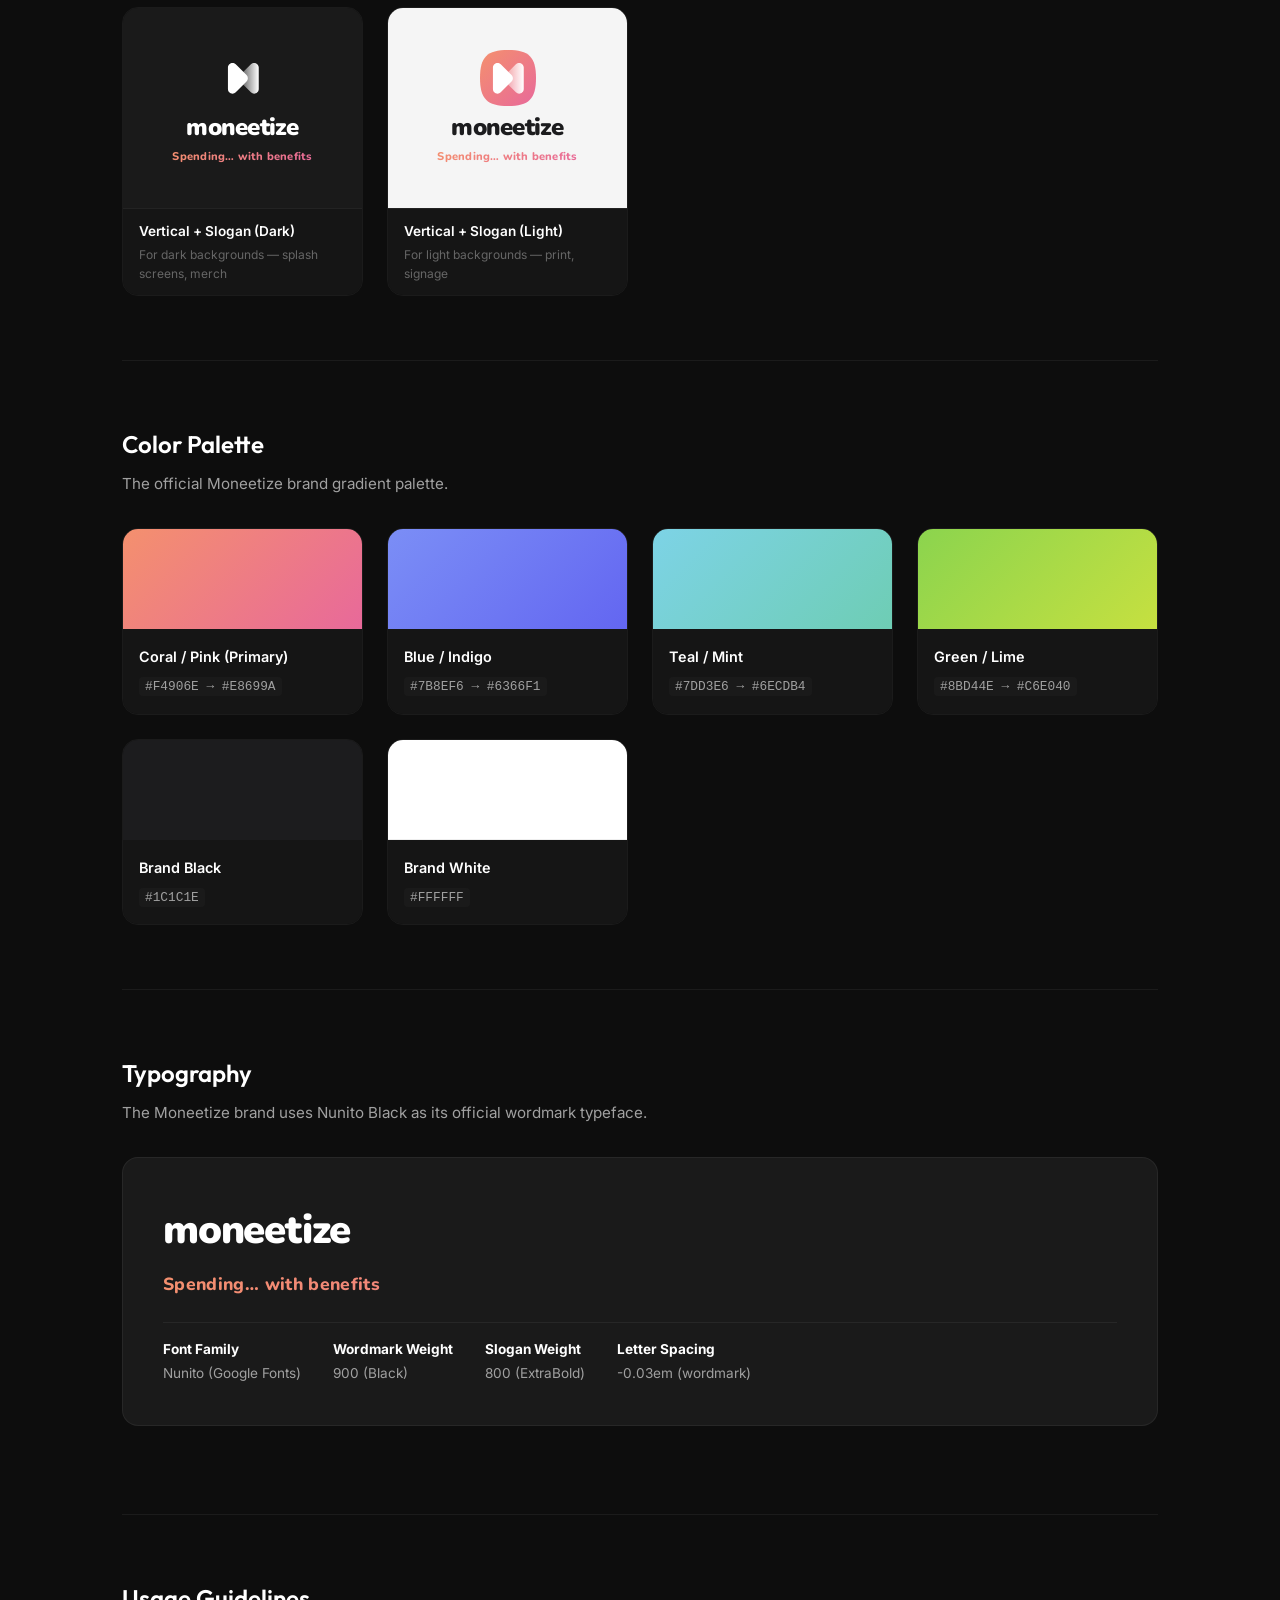
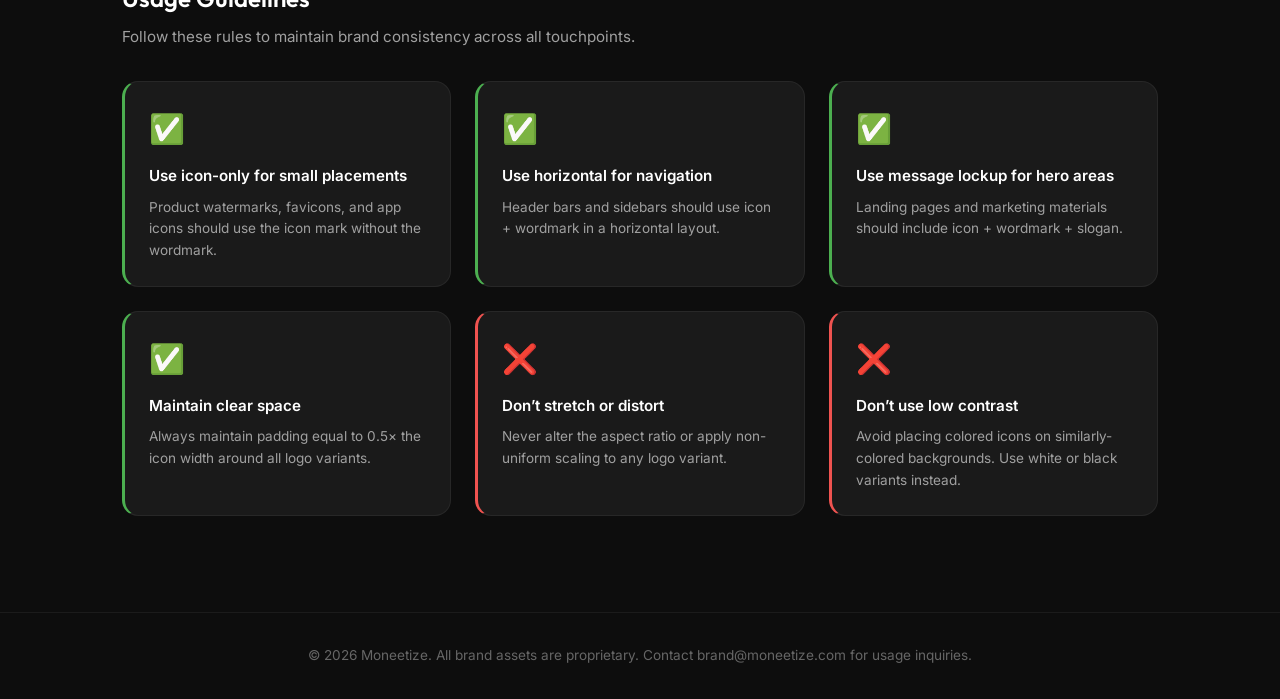
==== commit d0067ce0: "feat: add Horizontal Logo with Slogan and Vertical Logo with Slogan sections to brand.html" ====
--- a/brand.html
+++ b/brand.html
@@ -72,6 +72,25 @@
     .rule-card.dont { border-left: 3px solid #EF5350; }
     .brand-footer { padding: 2rem 0; border-top: 1px solid var(--border); margin-top: 3rem; text-align: center; }
     .brand-footer p { font-size: .85rem; color: var(--text3); }
+
+    /* Logo lockup previews */
+    .lockup-preview { display: flex; align-items: center; justify-content: center; padding: 2.5rem; height: 200px; }
+    .lockup-preview.dark-bg { background: var(--card); }
+    .lockup-preview.light-bg { background: #f5f5f5; }
+    .lockup-horizontal { display: flex; align-items: center; gap: 12px; }
+    .lockup-horizontal .lockup-text { display: flex; flex-direction: column; }
+    .lockup-horizontal .lockup-wordmark { font-family: 'Nunito', sans-serif; font-weight: 900; font-size: 1.6rem; letter-spacing: -0.03em; line-height: 1.1; }
+    .lockup-horizontal .lockup-slogan { font-family: 'Nunito', sans-serif; font-weight: 800; font-size: 0.75rem; letter-spacing: 0.02em; }
+    .lockup-vertical { display: flex; flex-direction: column; align-items: center; gap: 8px; text-align: center; }
+    .lockup-vertical .lockup-wordmark { font-family: 'Nunito', sans-serif; font-weight: 900; font-size: 1.5rem; letter-spacing: -0.03em; line-height: 1.1; }
+    .lockup-vertical .lockup-slogan { font-family: 'Nunito', sans-serif; font-weight: 800; font-size: 0.7rem; letter-spacing: 0.02em; }
+    /* Dark bg text = white */
+    .dark-bg .lockup-wordmark { color: #fff; }
+    .dark-bg .lockup-slogan { background: linear-gradient(135deg, var(--coral-s), var(--coral-e)); -webkit-background-clip: text; -webkit-text-fill-color: transparent; background-clip: text; }
+    /* Light bg text = black */
+    .light-bg .lockup-wordmark { color: #1C1C1E; }
+    .light-bg .lockup-slogan { background: linear-gradient(135deg, var(--coral-s), var(--coral-e)); -webkit-background-clip: text; -webkit-text-fill-color: transparent; background-clip: text; }
+
     @media (max-width: 768px) { .logo-grid, .palette-grid, .rules-grid { grid-template-columns: 1fr 1fr; } .type-meta { flex-direction: column; gap: 1rem; } }
     @media (max-width: 480px) { .logo-grid, .palette-grid { grid-template-columns: 1fr; } }
   </style>
@@ -93,6 +112,8 @@
     </div>
   </section>
   <main class="container">
+
+    <!-- ===== ICON VARIANTS ===== -->
     <section class="section">
       <h2 class="section-title">Icon Variants</h2>
       <p class="section-desc">The Moneetize icon mark in all available color modes. Select a variant below.</p>
@@ -131,6 +152,70 @@
       </div>
     </section>
     <hr>
+
+    <!-- ===== HORIZONTAL LOGO WITH SLOGAN ===== -->
+    <section class="section">
+      <h2 class="section-title">Horizontal Logo with Slogan</h2>
+      <p class="section-desc">The full horizontal lockup: icon + wordmark + slogan. Use for header bars, navigation, and marketing materials.</p>
+      <div class="logo-grid">
+        <div class="logo-card">
+          <div class="lockup-preview dark-bg">
+            <div class="lockup-horizontal">
+              <svg viewBox="0 0 200 200" xmlns="http://www.w3.org/2000/svg" width="52" height="52"><defs><linearGradient id="hl-fade" x1="156.2" y1="101" x2="84.9" y2="101" gradientUnits="userSpaceOnUse"><stop stop-color="#fff"/><stop offset="1" stop-color="#fff" stop-opacity="0.2"/></linearGradient></defs><path d="M89.6,112.7 C83.2,106.3 83.2,95.9 89.6,89.5 L128.2,50.9 C138.5,40.6 156.2,47.9 156.2,62.5 V139.7 C156.2,154.3 138.5,161.7 128.2,151.3Z" fill="url(#hl-fade)"/><path d="M112.7,112.7 C119.1,106.3 119.1,95.9 112.7,89.5 L74.1,50.9 C63.9,40.6 46.2,47.9 46.2,62.5 V139.7 C46.2,154.3 63.9,161.7 74.1,151.3Z" fill="#fff"/></svg>
+              <div class="lockup-text">
+                <span class="lockup-wordmark">moneetize</span>
+                <span class="lockup-slogan">Spending&hellip; with benefits</span>
+              </div>
+            </div>
+          </div>
+          <div class="logo-meta"><h4>Horizontal + Slogan (Dark)</h4><p>For dark backgrounds &mdash; navigation, headers</p></div>
+        </div>
+        <div class="logo-card">
+          <div class="lockup-preview light-bg">
+            <div class="lockup-horizontal">
+              <svg viewBox="0 0 200 200" xmlns="http://www.w3.org/2000/svg" width="52" height="52"><defs><linearGradient id="hl-bg2" x1="0" y1="0" x2="200" y2="200" gradientUnits="userSpaceOnUse"><stop offset="0" stop-color="#F4906E"/><stop offset="1" stop-color="#E8699A"/></linearGradient><linearGradient id="hl-fade2" x1="156.2" y1="101" x2="84.9" y2="101" gradientUnits="userSpaceOnUse"><stop stop-color="#fff"/><stop offset="1" stop-color="#fff" stop-opacity=".2"/></linearGradient></defs><path d="M100,0 C25.2,0 0,25.2 0,100 C0,174.8 25.2,200 100,200 C174.8,200 200,174.8 200,100 C200,25.2 174.9,0 100,0Z" fill="url(#hl-bg2)"/><path d="M89.6,112.7 C83.2,106.3 83.2,95.9 89.6,89.5 L128.2,50.9 C138.5,40.6 156.2,47.9 156.2,62.5 V139.7 C156.2,154.3 138.5,161.7 128.2,151.3Z" fill="url(#hl-fade2)"/><path d="M112.7,112.7 C119.1,106.3 119.1,95.9 112.7,89.5 L74.1,50.9 C63.9,40.6 46.2,47.9 46.2,62.5 V139.7 C46.2,154.3 63.9,161.7 74.1,151.3Z" fill="#fff"/></svg>
+              <div class="lockup-text">
+                <span class="lockup-wordmark">moneetize</span>
+                <span class="lockup-slogan">Spending&hellip; with benefits</span>
+              </div>
+            </div>
+          </div>
+          <div class="logo-meta"><h4>Horizontal + Slogan (Light)</h4><p>For light backgrounds &mdash; print, marketing</p></div>
+        </div>
+      </div>
+    </section>
+    <hr>
+
+    <!-- ===== VERTICAL LOGO WITH SLOGAN ===== -->
+    <section class="section">
+      <h2 class="section-title">Vertical Logo with Slogan</h2>
+      <p class="section-desc">The stacked vertical lockup: icon above wordmark above slogan. Use for hero sections, splash screens, and merchandise.</p>
+      <div class="logo-grid">
+        <div class="logo-card">
+          <div class="lockup-preview dark-bg">
+            <div class="lockup-vertical">
+              <svg viewBox="0 0 200 200" xmlns="http://www.w3.org/2000/svg" width="56" height="56"><defs><linearGradient id="vl-fade" x1="156.2" y1="101" x2="84.9" y2="101" gradientUnits="userSpaceOnUse"><stop stop-color="#fff"/><stop offset="1" stop-color="#fff" stop-opacity="0.2"/></linearGradient></defs><path d="M89.6,112.7 C83.2,106.3 83.2,95.9 89.6,89.5 L128.2,50.9 C138.5,40.6 156.2,47.9 156.2,62.5 V139.7 C156.2,154.3 138.5,161.7 128.2,151.3Z" fill="url(#vl-fade)"/><path d="M112.7,112.7 C119.1,106.3 119.1,95.9 112.7,89.5 L74.1,50.9 C63.9,40.6 46.2,47.9 46.2,62.5 V139.7 C46.2,154.3 63.9,161.7 74.1,151.3Z" fill="#fff"/></svg>
+              <span class="lockup-wordmark">moneetize</span>
+              <span class="lockup-slogan">Spending&hellip; with benefits</span>
+            </div>
+          </div>
+          <div class="logo-meta"><h4>Vertical + Slogan (Dark)</h4><p>For dark backgrounds &mdash; splash screens, merch</p></div>
+        </div>
+        <div class="logo-card">
+          <div class="lockup-preview light-bg">
+            <div class="lockup-vertical">
+              <svg viewBox="0 0 200 200" xmlns="http://www.w3.org/2000/svg" width="56" height="56"><defs><linearGradient id="vl-bg2" x1="0" y1="0" x2="200" y2="200" gradientUnits="userSpaceOnUse"><stop offset="0" stop-color="#F4906E"/><stop offset="1" stop-color="#E8699A"/></linearGradient><linearGradient id="vl-fade2" x1="156.2" y1="101" x2="84.9" y2="101" gradientUnits="userSpaceOnUse"><stop stop-color="#fff"/><stop offset="1" stop-color="#fff" stop-opacity=".2"/></linearGradient></defs><path d="M100,0 C25.2,0 0,25.2 0,100 C0,174.8 25.2,200 100,200 C174.8,200 200,174.8 200,100 C200,25.2 174.9,0 100,0Z" fill="url(#vl-bg2)"/><path d="M89.6,112.7 C83.2,106.3 83.2,95.9 89.6,89.5 L128.2,50.9 C138.5,40.6 156.2,47.9 156.2,62.5 V139.7 C156.2,154.3 138.5,161.7 128.2,151.3Z" fill="url(#vl-fade2)"/><path d="M112.7,112.7 C119.1,106.3 119.1,95.9 112.7,89.5 L74.1,50.9 C63.9,40.6 46.2,47.9 46.2,62.5 V139.7 C46.2,154.3 63.9,161.7 74.1,151.3Z" fill="#fff"/></svg>
+              <span class="lockup-wordmark">moneetize</span>
+              <span class="lockup-slogan">Spending&hellip; with benefits</span>
+            </div>
+          </div>
+          <div class="logo-meta"><h4>Vertical + Slogan (Light)</h4><p>For light backgrounds &mdash; print, signage</p></div>
+        </div>
+      </div>
+    </section>
+    <hr>
+
+    <!-- ===== COLOR PALETTE ===== -->
     <section class="section">
       <h2 class="section-title">Color Palette</h2>
       <p class="section-desc">The official Moneetize brand gradient palette.</p>
@@ -144,6 +229,8 @@
       </div>
     </section>
     <hr>
+
+    <!-- ===== TYPOGRAPHY ===== -->
     <section class="section">
       <h2 class="section-title">Typography</h2>
       <p class="section-desc">The Moneetize brand uses Nunito Black as its official wordmark typeface.</p>
@@ -159,6 +246,8 @@
       </div>
     </section>
     <hr>
+
+    <!-- ===== USAGE GUIDELINES ===== -->
     <section class="section">
       <h2 class="section-title">Usage Guidelines</h2>
       <p class="section-desc">Follow these rules to maintain brand consistency across all touchpoints.</p>
